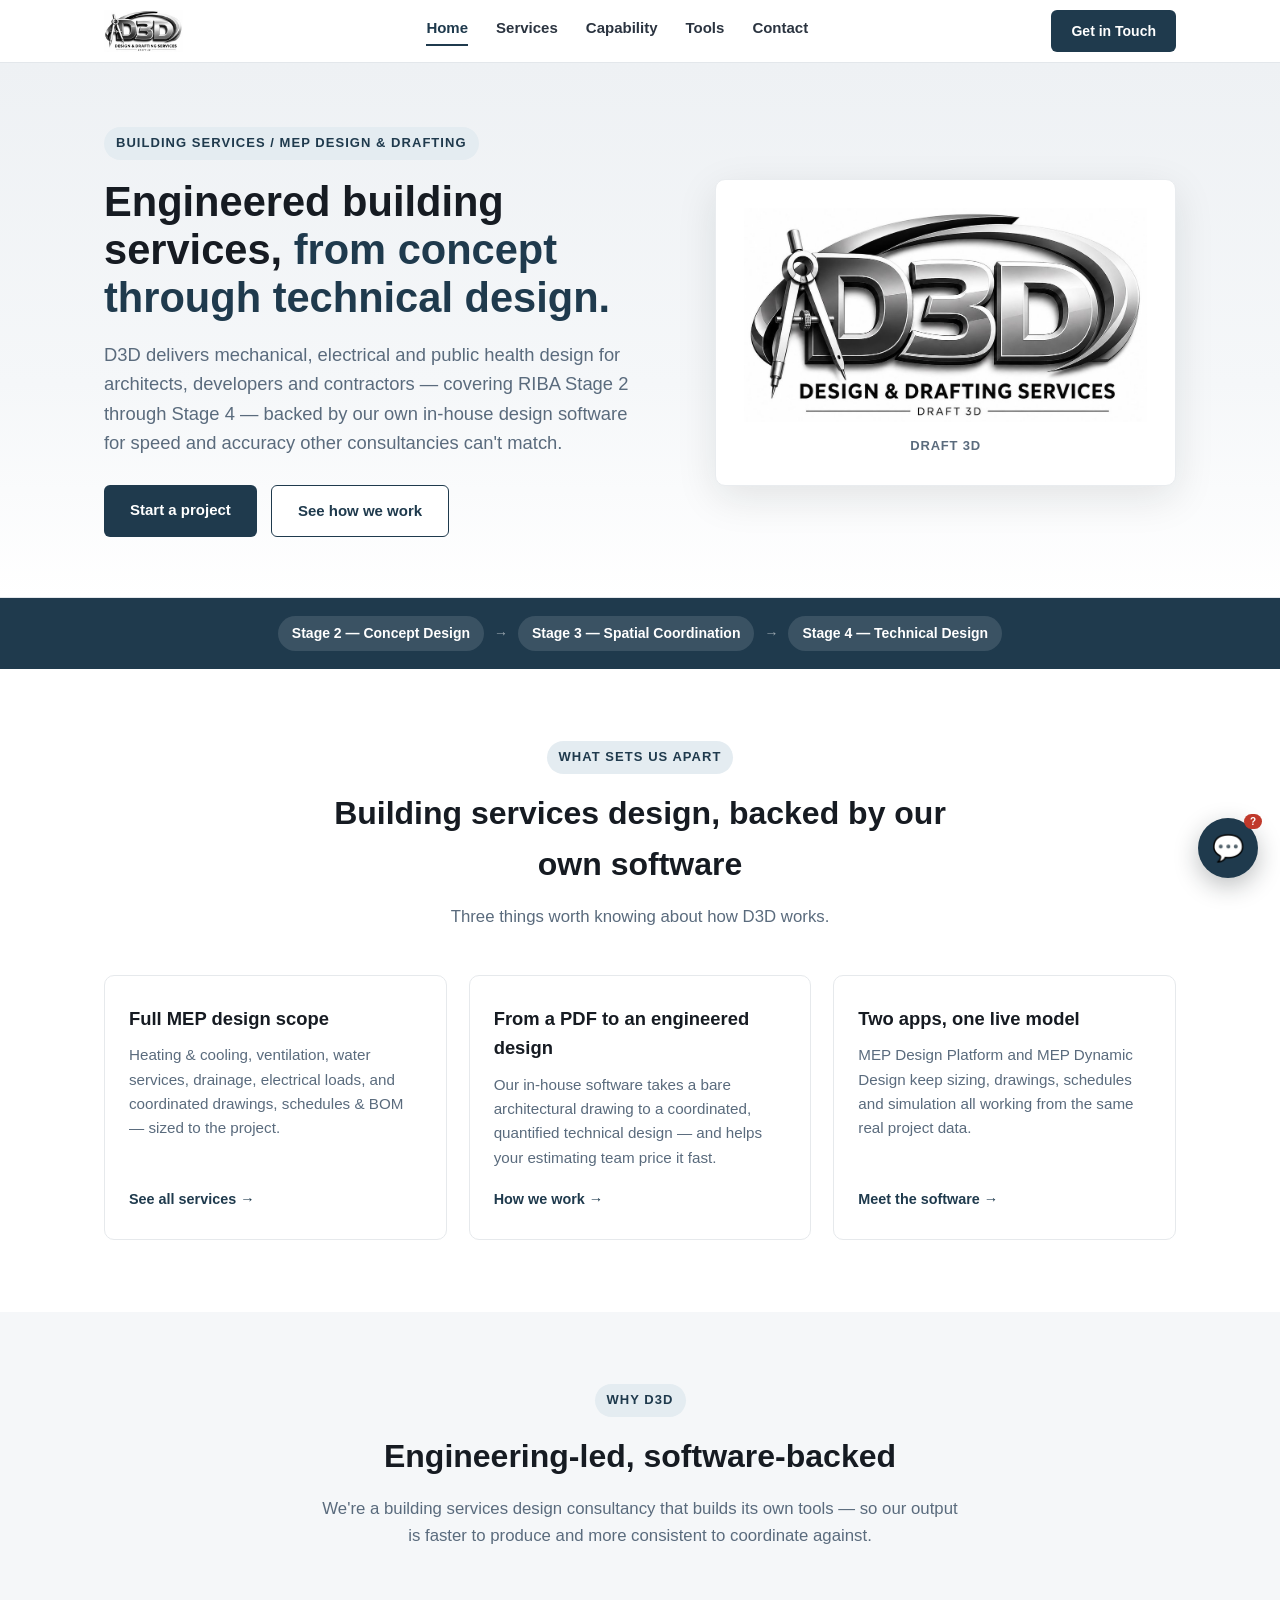
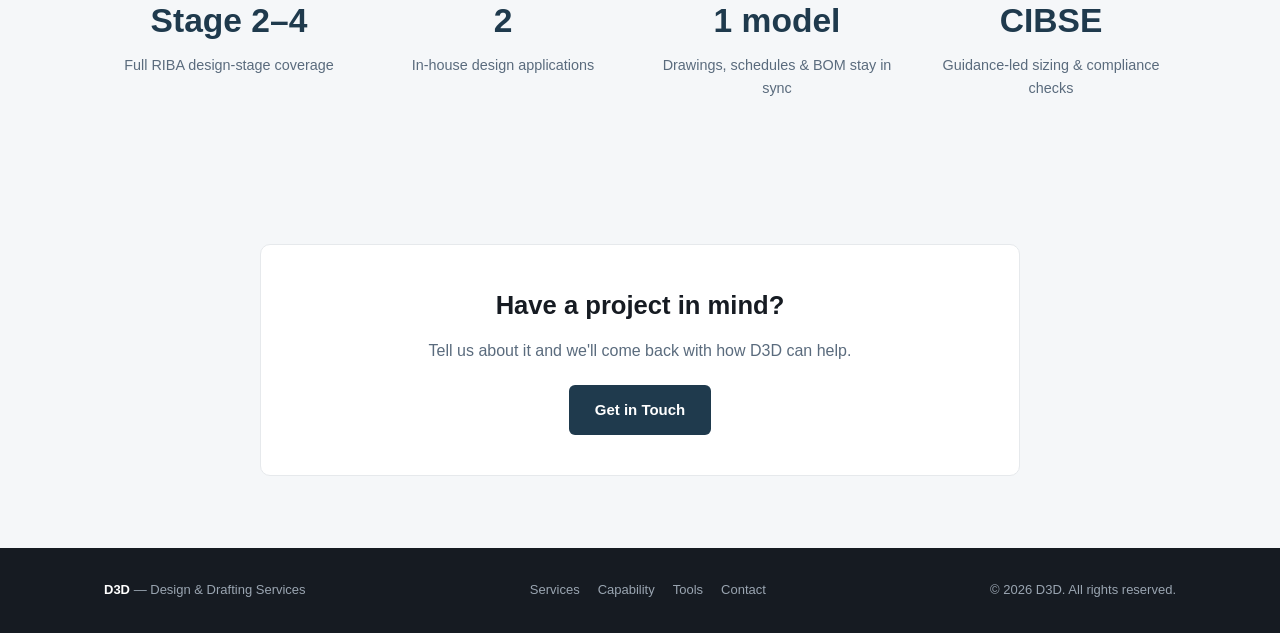
==== index.html @ 152bd447 "Add files via upload" ====
<!DOCTYPE html>
<html lang="en">
<head>
<meta charset="UTF-8">
<meta name="viewport" content="width=device-width, initial-scale=1.0">
<title>Mechanical, Ventilation & Plumbing Design | Warwickshire & West Midlands | D3D</title>
<meta name="description" content="D3D provides mechanical services, ventilation and plumbing design for architects, developers and contractors across Meriden, Warwickshire and the West Midlands — RIBA Stage 2-4, backed by our own in-house design software.">
<style>
  :root{
    --ink:#161b22; --steel-dark:#2b3440; --steel:#5a6b7d; --steel-light:#8fa1b3;
    --silver:#c9d2da; --paper:#f5f7f9; --white:#ffffff; --accent:#c0392b; --accent-2:#1f3a4d;
    --radius:10px; --maxw:1120px;
  }
  *{box-sizing:border-box;margin:0;padding:0;}
  html{scroll-behavior:smooth;}
  body{font-family:'Segoe UI',-apple-system,BlinkMacSystemFont,'Helvetica Neue',Arial,sans-serif;color:var(--ink);background:var(--white);line-height:1.6;}
  img{max-width:100%;display:block;}
  a{color:inherit;}
  .wrap{max-width:var(--maxw);margin:0 auto;padding:0 24px;}

  header.site-nav{position:sticky;top:0;z-index:50;background:rgba(255,255,255,0.96);border-bottom:1px solid #e3e7eb;backdrop-filter:blur(6px);}
  .nav-inner{display:flex;align-items:center;justify-content:space-between;padding:10px 24px;max-width:var(--maxw);margin:0 auto;}
  .nav-logo{display:flex;align-items:center;gap:10px;}
  .nav-logo img{height:42px;width:auto;}
  nav.links{display:flex;gap:28px;font-size:15px;font-weight:600;}
  nav.links a{text-decoration:none;color:var(--steel-dark);transition:color .15s;padding-bottom:4px;border-bottom:2px solid transparent;}
  nav.links a:hover{color:var(--accent-2);}
  nav.links a.active{color:var(--accent-2);border-bottom-color:var(--accent-2);}
  .nav-cta{background:var(--accent-2);color:#fff;padding:10px 20px;border-radius:6px;font-weight:600;font-size:14px;text-decoration:none;white-space:nowrap;}

  .hero{background:linear-gradient(180deg,#eef1f4 0%,#f5f7f9 60%,#ffffff 100%);padding:64px 0 60px;border-bottom:1px solid #e3e7eb;}
  .hero-inner{max-width:var(--maxw);margin:0 auto;padding:0 24px;display:grid;grid-template-columns:1.1fr 0.9fr;gap:48px;align-items:center;}
  .eyebrow{display:inline-block;font-size:13px;font-weight:700;letter-spacing:.08em;text-transform:uppercase;color:var(--accent-2);background:#e4ecf1;padding:6px 12px;border-radius:20px;margin-bottom:18px;}
  h1{font-size:2.6rem;line-height:1.15;color:var(--ink);margin-bottom:18px;font-weight:800;}
  h1 span{color:var(--accent-2);}
  .hero p.lead{font-size:1.15rem;color:var(--steel);max-width:52ch;margin-bottom:28px;}
  .hero-ctas{display:flex;gap:14px;flex-wrap:wrap;}
  .btn{display:inline-block;padding:13px 26px;border-radius:6px;font-weight:700;text-decoration:none;font-size:15px;transition:transform .15s, box-shadow .15s;border:none;cursor:pointer;}
  .btn-primary{background:var(--accent-2);color:#fff;}
  .btn-primary:hover{transform:translateY(-2px);box-shadow:0 6px 16px rgba(31,58,77,.28);}
  .btn-secondary{background:#fff;color:var(--accent-2);border:1.5px solid var(--accent-2);}
  .btn-secondary:hover{transform:translateY(-2px);}
  .hero-logo-card{background:#fff;border-radius:var(--radius);padding:28px;box-shadow:0 12px 40px rgba(22,27,34,.10);border:1px solid #e9ecef;text-align:center;}
  .hero-logo-card img{width:100%;height:auto;}
  .hero-logo-card .tagline{margin-top:14px;font-size:13px;letter-spacing:.06em;color:var(--steel);text-transform:uppercase;font-weight:700;}

  .page-hero{background:linear-gradient(135deg,#1f3a4d,#2b4a63);color:#fff;padding:56px 0;}
  .page-hero .eyebrow{background:rgba(255,255,255,.15);color:#fff;}
  .page-hero h1{color:#fff;font-size:2.2rem;margin-bottom:12px;}
  .page-hero p{color:#c9d7e0;font-size:1.05rem;max-width:60ch;}

  .stage-strip{background:var(--accent-2);color:#fff;padding:18px 0;}
  .stage-strip .wrap{display:flex;align-items:center;justify-content:center;gap:10px;flex-wrap:wrap;font-size:14px;font-weight:600;text-align:center;}
  .stage-strip .stage-pill{background:rgba(255,255,255,.12);padding:6px 14px;border-radius:20px;}
  .stage-strip .arrow{opacity:.55;}

  section{padding:72px 0;}
  .section-head{max-width:640px;margin:0 auto 44px;text-align:center;}
  .section-head .eyebrow{margin-bottom:14px;}
  .section-head h2{font-size:2rem;color:var(--ink);margin-bottom:14px;font-weight:800;}
  .section-head p{color:var(--steel);font-size:1.05rem;}

  .services{background:var(--paper);}
  .cards{display:grid;grid-template-columns:repeat(3,1fr);gap:22px;}
  .card{background:#fff;border:1px solid #e6e9ec;border-radius:var(--radius);padding:26px 24px;transition:box-shadow .15s, transform .15s;}
  .card:hover{box-shadow:0 10px 30px rgba(22,27,34,.08);transform:translateY(-3px);}
  .card .num{display:inline-flex;align-items:center;justify-content:center;width:34px;height:34px;border-radius:8px;background:#e4ecf1;color:var(--accent-2);font-weight:800;font-size:14px;margin-bottom:14px;}
  .card h3{font-size:1.08rem;margin-bottom:8px;color:var(--ink);}
  .card p{font-size:.95rem;color:var(--steel);}

  .workflow{background:#fff;}
  .workflow-grid{display:grid;grid-template-columns:repeat(5,1fr);gap:16px;margin-bottom:56px;}
  .step{position:relative;padding:22px 16px;background:var(--paper);border-radius:var(--radius);border:1px solid #e6e9ec;}
  .step .step-no{font-size:12px;font-weight:800;color:#fff;background:var(--accent-2);width:26px;height:26px;border-radius:50%;display:flex;align-items:center;justify-content:center;margin-bottom:12px;}
  .step h4{font-size:.95rem;margin-bottom:6px;color:var(--ink);}
  .step p{font-size:.85rem;color:var(--steel);}

  .apps{display:grid;grid-template-columns:1fr 1fr;gap:24px;}
  .app-card{border-radius:var(--radius);padding:30px;color:#fff;}
  .app-card.primary{background:linear-gradient(135deg,#1f3a4d,#2b4a63);}
  .app-card.secondary{background:linear-gradient(135deg,#2b3440,#3d4a5a);}
  .app-card .app-tag{display:inline-block;font-size:11px;font-weight:700;letter-spacing:.08em;text-transform:uppercase;background:rgba(255,255,255,.15);padding:5px 10px;border-radius:14px;margin-bottom:14px;}
  .app-card h3{font-size:1.3rem;margin-bottom:10px;}
  .app-card p{font-size:.95rem;color:#dbe3ea;margin-bottom:16px;}
  .app-card ul{list-style:none;font-size:.88rem;color:#dbe3ea;}
  .app-card ul li{padding-left:20px;position:relative;margin-bottom:7px;}
  .app-card ul li::before{content:"\2713";position:absolute;left:0;color:#8fd0b0;font-weight:800;}

  .why{background:var(--paper);}
  .why-grid{display:grid;grid-template-columns:repeat(4,1fr);gap:24px;text-align:center;}
  .why-grid .stat h3{font-size:2.1rem;color:var(--accent-2);font-weight:800;margin-bottom:6px;}
  .why-grid .stat p{font-size:.9rem;color:var(--steel);}

  .teaser-grid{display:grid;grid-template-columns:repeat(3,1fr);gap:22px;}
  .teaser-card{background:#fff;border:1px solid #e6e9ec;border-radius:var(--radius);padding:28px 24px;display:flex;flex-direction:column;}
  .teaser-card h3{font-size:1.15rem;margin-bottom:10px;color:var(--ink);}
  .teaser-card p{font-size:.95rem;color:var(--steel);margin-bottom:18px;flex:1;}
  .teaser-card a{font-size:.9rem;font-weight:700;color:var(--accent-2);text-decoration:none;}
  .teaser-card a:hover{text-decoration:underline;}

  .contact{background:var(--accent-2);color:#fff;}
  .contact .section-head h2{color:#fff;}
  .contact .section-head p{color:#c9d7e0;}
  .contact-card{max-width:560px;margin:0 auto;background:rgba(255,255,255,.06);border:1px solid rgba(255,255,255,.18);border-radius:var(--radius);padding:34px;text-align:center;}
  .placeholder-badge{display:inline-block;background:#c0392b;color:#fff;font-size:11px;font-weight:800;letter-spacing:.06em;text-transform:uppercase;padding:5px 12px;border-radius:14px;margin-bottom:18px;}
  .notice-box{background:#FBF0DD;border:1px solid #E8CE9A;color:#6B5011;font-size:.92rem;line-height:1.6;padding:16px 20px;border-radius:10px;max-width:760px;margin:0 auto 40px;}
  .tools-cta{max-width:760px;margin:0 auto;text-align:center;background:var(--paper);border:1px solid #e6e9ec;border-radius:var(--radius);padding:40px;}
  .tools-cta h3{font-size:1.3rem;margin-bottom:10px;}
  .tools-cta p{color:var(--steel);margin-bottom:22px;}
  .contact-rows{display:flex;flex-direction:column;gap:14px;margin:20px 0 26px;text-align:left;}
  .contact-row{display:flex;gap:12px;align-items:flex-start;background:rgba(255,255,255,.05);padding:14px 16px;border-radius:8px;}
  .contact-row .icon{font-size:18px;}
  .contact-row .label{font-size:12px;text-transform:uppercase;letter-spacing:.05em;color:#a9c0cf;font-weight:700;}
  .contact-row .val{font-size:15px;font-weight:600;}
  .contact .btn-primary{background:#fff;color:var(--accent-2);}
  .contact .btn-primary:hover{box-shadow:0 6px 16px rgba(0,0,0,.25);}
  .contact-cta-banner{background:var(--paper);}
  .contact-cta-banner .cta-box{max-width:760px;margin:0 auto;text-align:center;background:#fff;border:1px solid #e6e9ec;border-radius:var(--radius);padding:40px;}
  .contact-cta-banner h2{font-size:1.6rem;margin-bottom:12px;}
  .contact-cta-banner p{color:var(--steel);margin-bottom:22px;}

  footer{background:var(--ink);color:#9aa5b1;padding:32px 0;font-size:13px;}
  .footer-inner{display:flex;justify-content:space-between;align-items:center;flex-wrap:wrap;gap:12px;}
  .footer-inner .brand{color:#fff;font-weight:700;}
  .footer-links{display:flex;gap:18px;}
  .footer-links a{text-decoration:none;color:#9aa5b1;}
  .footer-links a:hover{color:#fff;}

  #d3d-chat-launcher{position:fixed;bottom:22px;right:22px;z-index:200;width:60px;height:60px;border-radius:50%;background:var(--accent-2);color:#fff;border:none;cursor:pointer;box-shadow:0 8px 24px rgba(22,27,34,.28);font-size:26px;display:flex;align-items:center;justify-content:center;transition:transform .15s;}
  #d3d-chat-launcher:hover{transform:scale(1.06);}
  #d3d-chat-launcher .close-ic{display:none;}
  #d3d-chat-launcher.open .chat-ic{display:none;}
  #d3d-chat-launcher.open .close-ic{display:block;}
  #d3d-chat-badge{position:absolute;top:-4px;right:-4px;background:var(--accent);color:#fff;font-size:10px;font-weight:800;border-radius:10px;padding:2px 6px;}
  #d3d-chat-panel{position:fixed;bottom:94px;right:22px;z-index:200;width:340px;max-width:calc(100vw - 32px);background:#fff;border-radius:14px;overflow:hidden;box-shadow:0 20px 60px rgba(22,27,34,.30);border:1px solid #e3e7eb;display:none;flex-direction:column;height:500px;max-height:calc(100vh - 140px);}
  #d3d-chat-panel.open{display:flex;}
  .chat-head{background:var(--accent-2);color:#fff;padding:16px 18px;display:flex;align-items:center;gap:10px;flex-shrink:0;}
  .chat-head .dot{width:9px;height:9px;border-radius:50%;background:#4ade80;flex-shrink:0;}
  .chat-head .titles{line-height:1.25;}
  .chat-head .titles .t1{font-weight:800;font-size:14px;}
  .chat-head .titles .t2{font-size:11px;color:#c9d7e0;}
  .chat-body{flex:1;overflow-y:auto;padding:16px;background:var(--paper);display:flex;flex-direction:column;gap:10px;}
  .chat-msg{max-width:85%;padding:10px 13px;border-radius:12px;font-size:13.5px;line-height:1.45;}
  .chat-msg.bot{background:#fff;border:1px solid #e3e7eb;color:var(--ink);align-self:flex-start;border-bottom-left-radius:3px;}
  .chat-msg.user{background:var(--accent-2);color:#fff;align-self:flex-end;border-bottom-right-radius:3px;}
  .chat-quick{display:flex;flex-wrap:wrap;gap:7px;align-self:flex-start;max-width:100%;}
  .chat-quick button{background:#fff;border:1.3px solid var(--accent-2);color:var(--accent-2);font-size:12px;font-weight:700;padding:7px 11px;border-radius:16px;cursor:pointer;transition:background .15s, color .15s;}
  .chat-quick button:hover{background:var(--accent-2);color:#fff;}
  .chat-live-cta{border-top:1px solid #e3e7eb;padding:10px 14px;background:#fff;flex-shrink:0;}
  .chat-live-cta button{width:100%;background:#c0392b;color:#fff;border:none;border-radius:20px;padding:10px;font-weight:700;font-size:13px;cursor:pointer;}
  .chat-live-cta button:hover{background:#a73226;}
  .chat-foot{border-top:1px solid #e3e7eb;padding:10px;display:flex;gap:8px;background:#fff;flex-shrink:0;}
  .chat-foot input{flex:1;border:1px solid #dde2e6;border-radius:20px;padding:9px 14px;font-size:13px;outline:none;}
  .chat-foot input:focus{border-color:var(--accent-2);}
  .chat-foot button{background:var(--accent-2);color:#fff;border:none;border-radius:20px;padding:0 16px;font-weight:700;font-size:13px;cursor:pointer;}
  .chat-disclaimer{font-size:10px;color:var(--steel);text-align:center;padding:6px 10px 0;background:#fff;}

  @media(max-width:900px){
    .hero-inner{grid-template-columns:1fr;}
    .hero-logo-card{order:-1;max-width:420px;margin:0 auto;}
    .cards{grid-template-columns:1fr 1fr;}
    .workflow-grid{grid-template-columns:repeat(2,1fr);}
    .apps{grid-template-columns:1fr;}
    .why-grid{grid-template-columns:1fr 1fr;}
    .teaser-grid{grid-template-columns:1fr;}
    nav.links{display:none;}
  }
  @media(max-width:560px){
    h1{font-size:2rem;}
    .cards{grid-template-columns:1fr;}
    .workflow-grid{grid-template-columns:1fr;}
    .why-grid{grid-template-columns:1fr 1fr;}
    .nav-cta{display:none;}
    #d3d-chat-panel{right:16px;left:16px;width:auto;bottom:88px;}
    #d3d-chat-launcher{right:16px;bottom:16px;}
  }
</style>
<script type="application/ld+json">
{
  "@context": "https://schema.org",
  "@type": "ProfessionalService",
  "name": "D3D Design & Drafting Services",
  "description": "Mechanical, ventilation and plumbing (MEP) building services design and drafting.",
  "areaServed": [
    {"@type": "City", "name": "Meriden"},
    {"@type": "AdministrativeArea", "name": "Warwickshire"},
    {"@type": "City", "name": "Coventry"},
    {"@type": "City", "name": "Solihull"},
    {"@type": "City", "name": "Birmingham"},
    {"@type": "AdministrativeArea", "name": "West Midlands"}
  ],
  "knowsAbout": ["Mechanical services design", "Ventilation design", "Plumbing design", "Building services drafting"]
}
</script>
</head>
<body>

<header class="site-nav">
  <div class="nav-inner">
    <a href="index.html" class="nav-logo">
      <img src="[data-uri]" alt="D3D Design & Drafting Services logo">
    </a>
    <nav class="links">
      <a href="index.html" class="active">Home</a><a href="services.html">Services</a><a href="capability.html">Capability</a><a href="tools.html">Tools</a><a href="contact.html">Contact</a>
    </nav>
    <a href="contact.html" class="nav-cta">Get in Touch</a>
  </div>
</header>



<section class="hero">
  <div class="hero-inner">
    <div>
      <span class="eyebrow">Building Services / MEP Design &amp; Drafting</span>
      <h1>Engineered building services, <span>from concept through technical design.</span></h1>
      <p class="lead">D3D delivers mechanical, electrical and public health design for architects, developers and contractors &mdash; covering RIBA Stage 2 through Stage 4 &mdash; backed by our own in-house design software for speed and accuracy other consultancies can't match.</p>
      <div class="hero-ctas">
        <a href="contact.html" class="btn btn-primary">Start a project</a>
        <a href="capability.html" class="btn btn-secondary">See how we work</a>
      </div>
    </div>
    <div class="hero-logo-card">
      <img src="[data-uri]" alt="D3D — Design & Drafting Services">
      <div class="tagline">Draft 3D</div>
    </div>
  </div>
</section>

<div class="stage-strip">
  <div class="wrap">
    <span class="stage-pill">Stage 2 — Concept Design</span>
    <span class="arrow">&rarr;</span>
    <span class="stage-pill">Stage 3 — Spatial Coordination</span>
    <span class="arrow">&rarr;</span>
    <span class="stage-pill">Stage 4 — Technical Design</span>
  </div>
</div>

<section id="overview">
  <div class="wrap">
    <div class="section-head">
      <span class="eyebrow">What sets us apart</span>
      <h2>Building services design, backed by our own software</h2>
      <p>Three things worth knowing about how D3D works.</p>
    </div>
    <div class="teaser-grid">
      <div class="teaser-card">
        <h3>Full MEP design scope</h3>
        <p>Heating &amp; cooling, ventilation, water services, drainage, electrical loads, and coordinated drawings, schedules &amp; BOM &mdash; sized to the project.</p>
        <a href="services.html">See all services &rarr;</a>
      </div>
      <div class="teaser-card">
        <h3>From a PDF to an engineered design</h3>
        <p>Our in-house software takes a bare architectural drawing to a coordinated, quantified technical design &mdash; and helps your estimating team price it fast.</p>
        <a href="capability.html">How we work &rarr;</a>
      </div>
      <div class="teaser-card">
        <h3>Two apps, one live model</h3>
        <p>MEP Design Platform and MEP Dynamic Design keep sizing, drawings, schedules and simulation all working from the same real project data.</p>
        <a href="capability.html">Meet the software &rarr;</a>
      </div>
    </div>
  </div>
</section>

<section class="why" id="why">
  <div class="wrap">
    <div class="section-head">
      <span class="eyebrow">Why D3D</span>
      <h2>Engineering-led, software-backed</h2>
      <p>We're a building services design consultancy that builds its own tools &mdash; so our output is faster to produce and more consistent to coordinate against.</p>
    </div>
    <div class="why-grid">
      <div class="stat"><h3>Stage 2&ndash;4</h3><p>Full RIBA design-stage coverage</p></div>
      <div class="stat"><h3>2</h3><p>In-house design applications</p></div>
      <div class="stat"><h3>1 model</h3><p>Drawings, schedules &amp; BOM stay in sync</p></div>
      <div class="stat"><h3>CIBSE</h3><p>Guidance-led sizing &amp; compliance checks</p></div>
    </div>
  </div>
</section>

<section class="contact-cta-banner">
  <div class="wrap">
    <div class="cta-box">
      <h2>Have a project in mind?</h2>
      <p>Tell us about it and we'll come back with how D3D can help.</p>
      <a href="contact.html" class="btn btn-primary">Get in Touch</a>
    </div>
  </div>
</section>


<footer>
  <div class="wrap footer-inner">
    <div><span class="brand">D3D</span> &mdash; Design &amp; Drafting Services</div>
    <div class="footer-links">
      <a href="services.html">Services</a>
      <a href="capability.html">Capability</a>
      <a href="tools.html">Tools</a>
      <a href="contact.html">Contact</a>
    </div>
    <div>&copy; <span class="year"></span> D3D. All rights reserved.</div>
  </div>
</footer>


<button id="d3d-chat-launcher" aria-label="Open chat">
  <span class="chat-ic">💬</span>
  <span class="close-ic">✕</span>
  <span id="d3d-chat-badge">?</span>
</button>

<div id="d3d-chat-panel">
  <div class="chat-head">
    <span class="dot"></span>
    <div class="titles">
      <div class="t1">D3D Assistant</div>
      <div class="t2">Quick answers, or message us directly</div>
    </div>
  </div>
  <div class="chat-body" id="d3d-chat-body"></div>
  <div class="chat-live-cta">
    <button id="d3d-live-chat-btn">💬 Talk to a real person</button>
  </div>
  <div class="chat-foot">
    <input type="text" id="d3d-chat-input" placeholder="Ask a question&hellip;" autocomplete="off">
    <button id="d3d-chat-send">Send</button>
  </div>
  <div class="chat-disclaimer">Quick-answers are automated. "Talk to a real person" reaches us directly.</div>
</div>

<!--Start of Tawk.to Script-->
<script type="text/javascript">
var Tawk_API=Tawk_API||{}, Tawk_LoadStart=new Date();
Tawk_API.onLoad = function(){
  // Our own chat launcher already sits bottom-right; keep Tawk's default
  // bubble hidden and only bring it up via the "Talk to a real person" button.
  if (typeof Tawk_API.hideWidget === 'function') { Tawk_API.hideWidget(); }
};
(function(){
var s1=document.createElement("script"),s0=document.getElementsByTagName("script")[0];
s1.async=true;
s1.src='https://embed.tawk.to/6a6e763c055f021d4ace18f9/default';
s1.charset='UTF-8';
s1.setAttribute('crossorigin','*');
s0.parentNode.insertBefore(s1,s0);
})();
</script>
<!--End of Tawk.to Script-->

<script>
(function(){
  var y = document.querySelectorAll('.year');
  for (var i=0;i<y.length;i++){ y[i].textContent = new Date().getFullYear(); }

  var KB = [
    { topic: "Services", keys: ["service","offer","what do you do","scope"],
      a: "We cover the full building services / MEP scope: heating & cooling (LTHW/CHW), ventilation & air systems, water services, above ground drainage, electrical load & distribution, and coordinated drawings, schedules & BOM." },
    { topic: "Design process", keys: ["process","how do you work","workflow","pdf","architect"],
      a: "We take a project from an architect's PDF or DWG straight into our own software: import & calibrate, populate & link, auto-size, schedule & take-off, then export & issue — all from one live model, so drawings and schedules always match." },
    { topic: "Our software", keys: ["software","app","platform","dynamic design","design platform","tool"],
      a: "We build our own tools: MEP Design Platform (our production design engine — sizing, drawing markup, schedules & BOM) and MEP Dynamic Design (hour-by-hour dynamic thermal simulation using real weather data)." },
    { topic: "Estimating support", keys: ["estimat","cost","budget","quantity","quantities","qs","procurement","price"],
      a: "Because schedules and BOM come straight off the coordinated model, your estimating team can get reliable quantities early — often from Stage 2/3 concept coordination — for faster, more accurate budget pricing, with fewer re-measures." },
    { topic: "RIBA stages", keys: ["stage","riba"],
      a: "We cover RIBA Stage 2 (Concept Design) through Stage 4 (Technical Design). Final installation-level detail — exact fittings and full trade coordination — typically sits with the appointed contractor's detailed design at construction stage." },
    { topic: "Free tools", keys: ["tool","calculator","calc","free"],
      a: "We've put a free MEP Quick Calcs tool on the site — cold water storage, hot water storage, pipe/duct sizing and condensation checks. Check the Tools page in the menu. Indicative figures only, not a substitute for a full design check." },
  ];
  var FALLBACK = "I don't have a set answer for that yet — tap “Talk to a real person” below and we'll get back to you directly.";

  var launcher = document.getElementById('d3d-chat-launcher');
  var panel = document.getElementById('d3d-chat-panel');
  var body = document.getElementById('d3d-chat-body');
  var input = document.getElementById('d3d-chat-input');
  var sendBtn = document.getElementById('d3d-chat-send');
  var badge = document.getElementById('d3d-chat-badge');
  var liveBtn = document.getElementById('d3d-live-chat-btn');
  var opened = false;

  function addMsg(text, sender){
    var div = document.createElement('div');
    div.className = 'chat-msg ' + sender;
    div.textContent = text;
    body.appendChild(div);
    body.scrollTop = body.scrollHeight;
  }

  function showQuickReplies(){
    var wrap = document.createElement('div');
    wrap.className = 'chat-quick';
    KB.forEach(function(item){
      var btn = document.createElement('button');
      btn.textContent = item.topic;
      btn.addEventListener('click', function(){ handleTopic(item); });
      wrap.appendChild(btn);
    });
    body.appendChild(wrap);
    body.scrollTop = body.scrollHeight;
  }

  function handleTopic(item){
    addMsg(item.topic, 'user');
    setTimeout(function(){ addMsg(item.a, 'bot'); showQuickReplies(); }, 250);
  }

  function handleFreeText(text){
    var lower = text.toLowerCase();
    var match = null;
    for (var i=0;i<KB.length;i++){
      for (var j=0;j<KB[i].keys.length;j++){
        if (lower.indexOf(KB[i].keys[j]) !== -1){ match = KB[i]; break; }
      }
      if (match) break;
    }
    setTimeout(function(){ addMsg(match ? match.a : FALLBACK, 'bot'); showQuickReplies(); }, 250);
  }

  function toggle(){
    opened = !opened;
    panel.classList.toggle('open', opened);
    launcher.classList.toggle('open', opened);
    if (opened) {
      badge.style.display = 'none';
      if (!body.dataset.greeted) {
        addMsg("Hi! I'm the D3D assistant. Ask me a quick question, or tap \u201cTalk to a real person\u201d to message the team directly.", 'bot');
        showQuickReplies();
        body.dataset.greeted = '1';
      }
    }
  }

  launcher.addEventListener('click', toggle);

  sendBtn.addEventListener('click', function(){
    var val = input.value.trim();
    if (!val) return;
    addMsg(val, 'user');
    input.value = '';
    handleFreeText(val);
  });
  input.addEventListener('keydown', function(e){ if (e.key === 'Enter') sendBtn.click(); });

  liveBtn.addEventListener('click', function(){
    if (window.Tawk_API && typeof window.Tawk_API.maximize === 'function') {
      if (typeof window.Tawk_API.showWidget === 'function') { window.Tawk_API.showWidget(); }
      window.Tawk_API.maximize();
    } else {
      window.location.href = 'contact.html';
    }
  });
})();
</script>

</body>
</html>
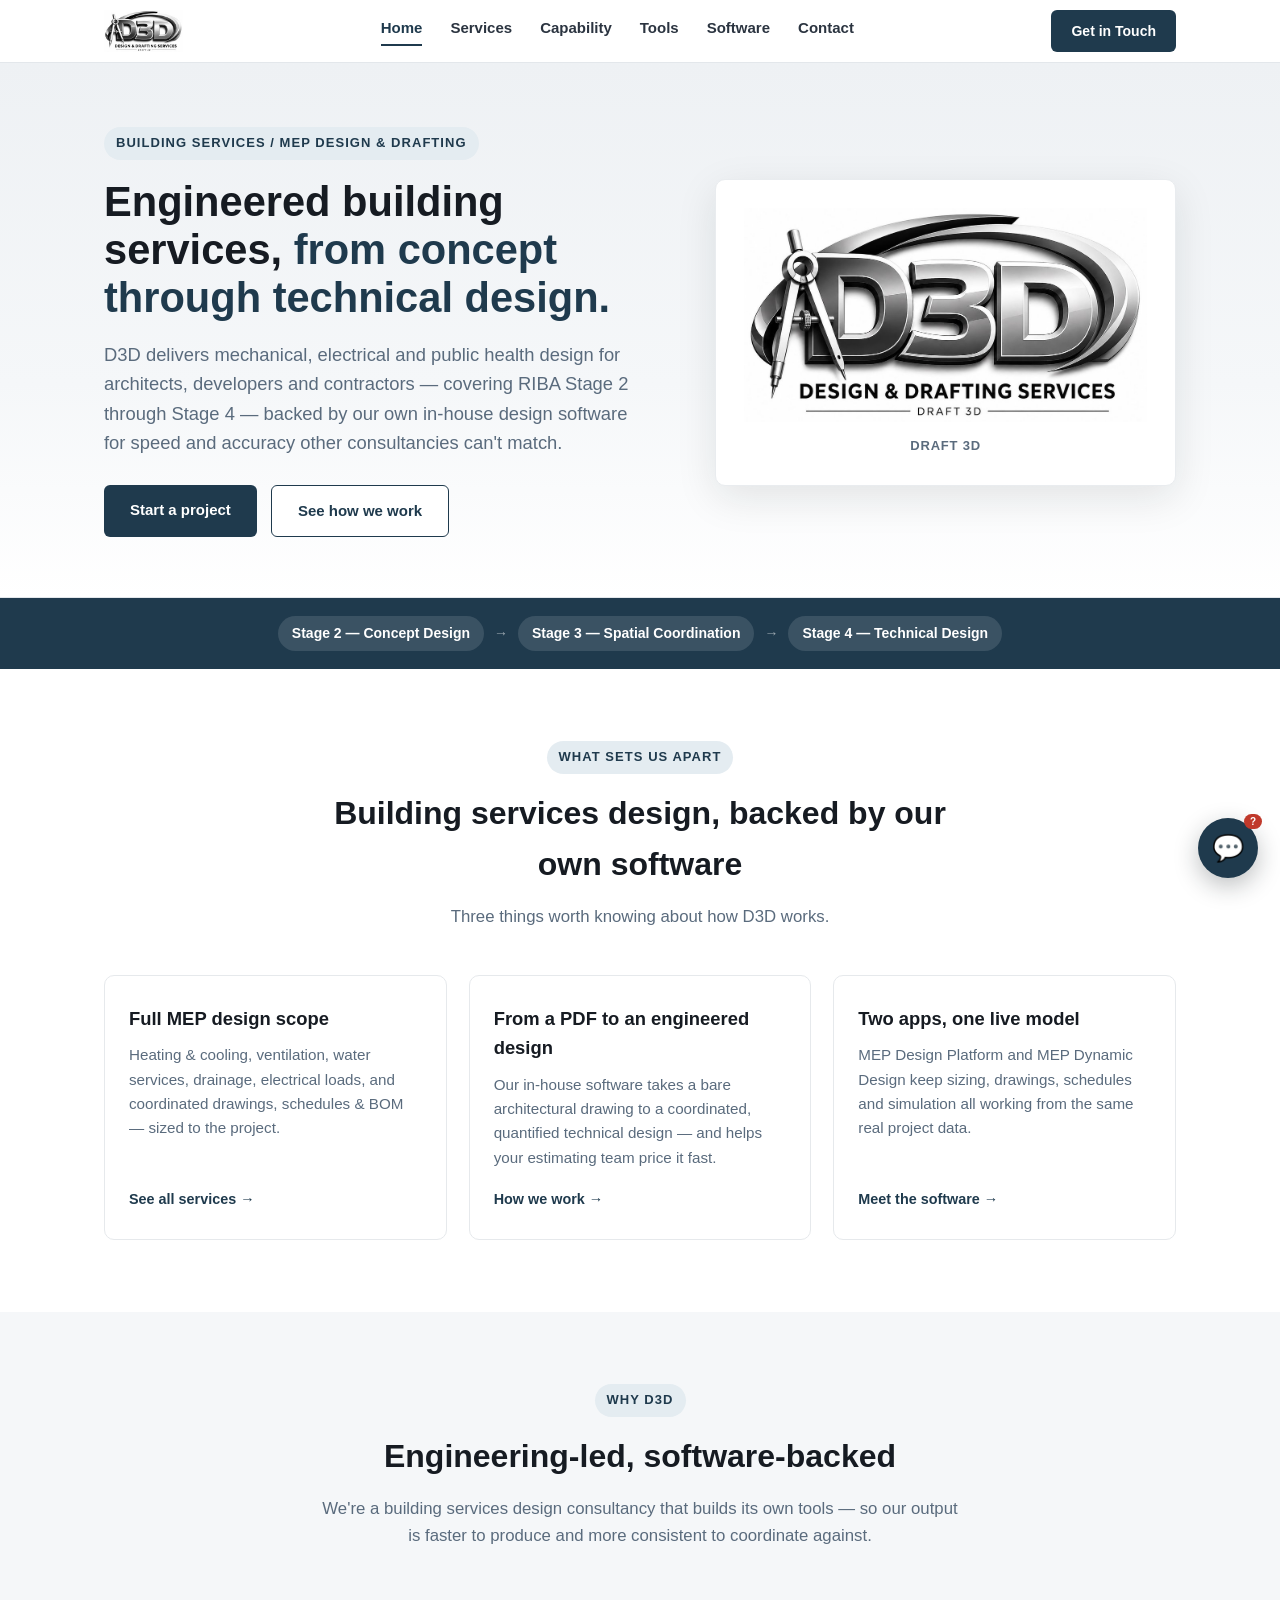
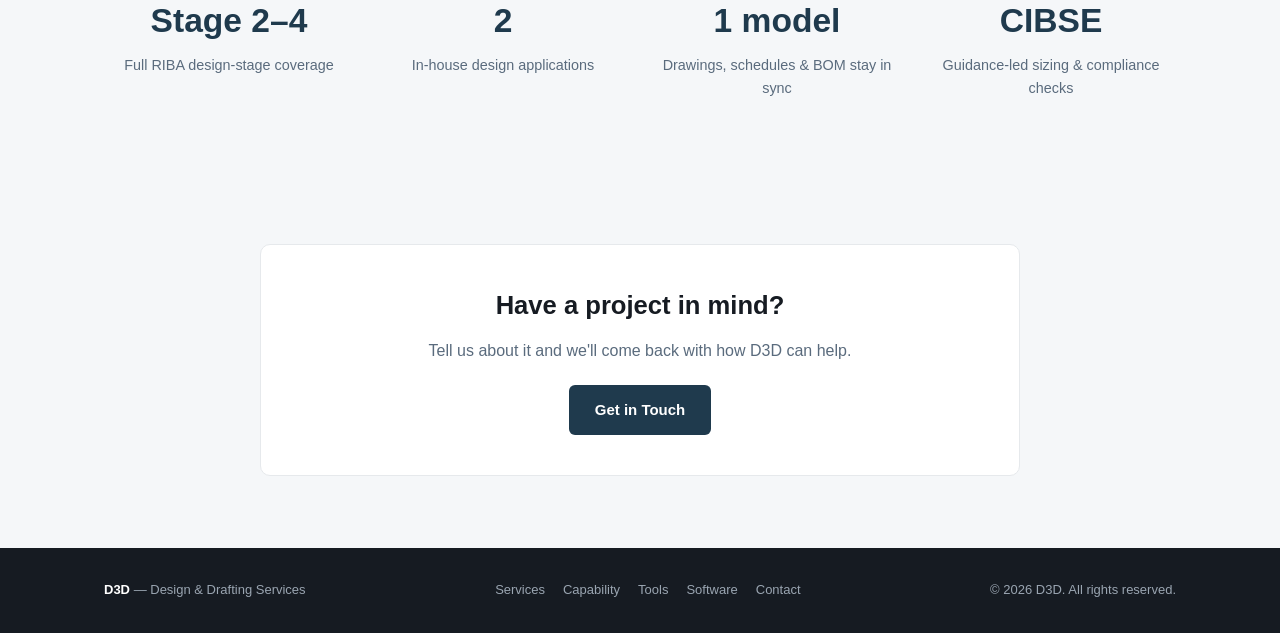
==== commit d9b2c18b: "Add Software page and menu link" ====
--- a/index.html
+++ b/index.html
@@ -201,7 +201,7 @@
       <img src="[data-uri]" alt="D3D Design & Drafting Services logo">
     </a>
     <nav class="links">
-      <a href="index.html" class="active">Home</a><a href="services.html">Services</a><a href="capability.html">Capability</a><a href="tools.html">Tools</a><a href="contact.html">Contact</a>
+      <a href="index.html" class="active">Home</a><a href="services.html">Services</a><a href="capability.html">Capability</a><a href="tools.html">Tools</a><a href="software.html">Software</a><a href="contact.html">Contact</a>
     </nav>
     <a href="contact.html" class="nav-cta">Get in Touch</a>
   </div>
@@ -298,6 +298,7 @@
       <a href="services.html">Services</a>
       <a href="capability.html">Capability</a>
       <a href="tools.html">Tools</a>
+      <a href="software.html">Software</a>
       <a href="contact.html">Contact</a>
     </div>
     <div>&copy; <span class="year"></span> D3D. All rights reserved.</div>
